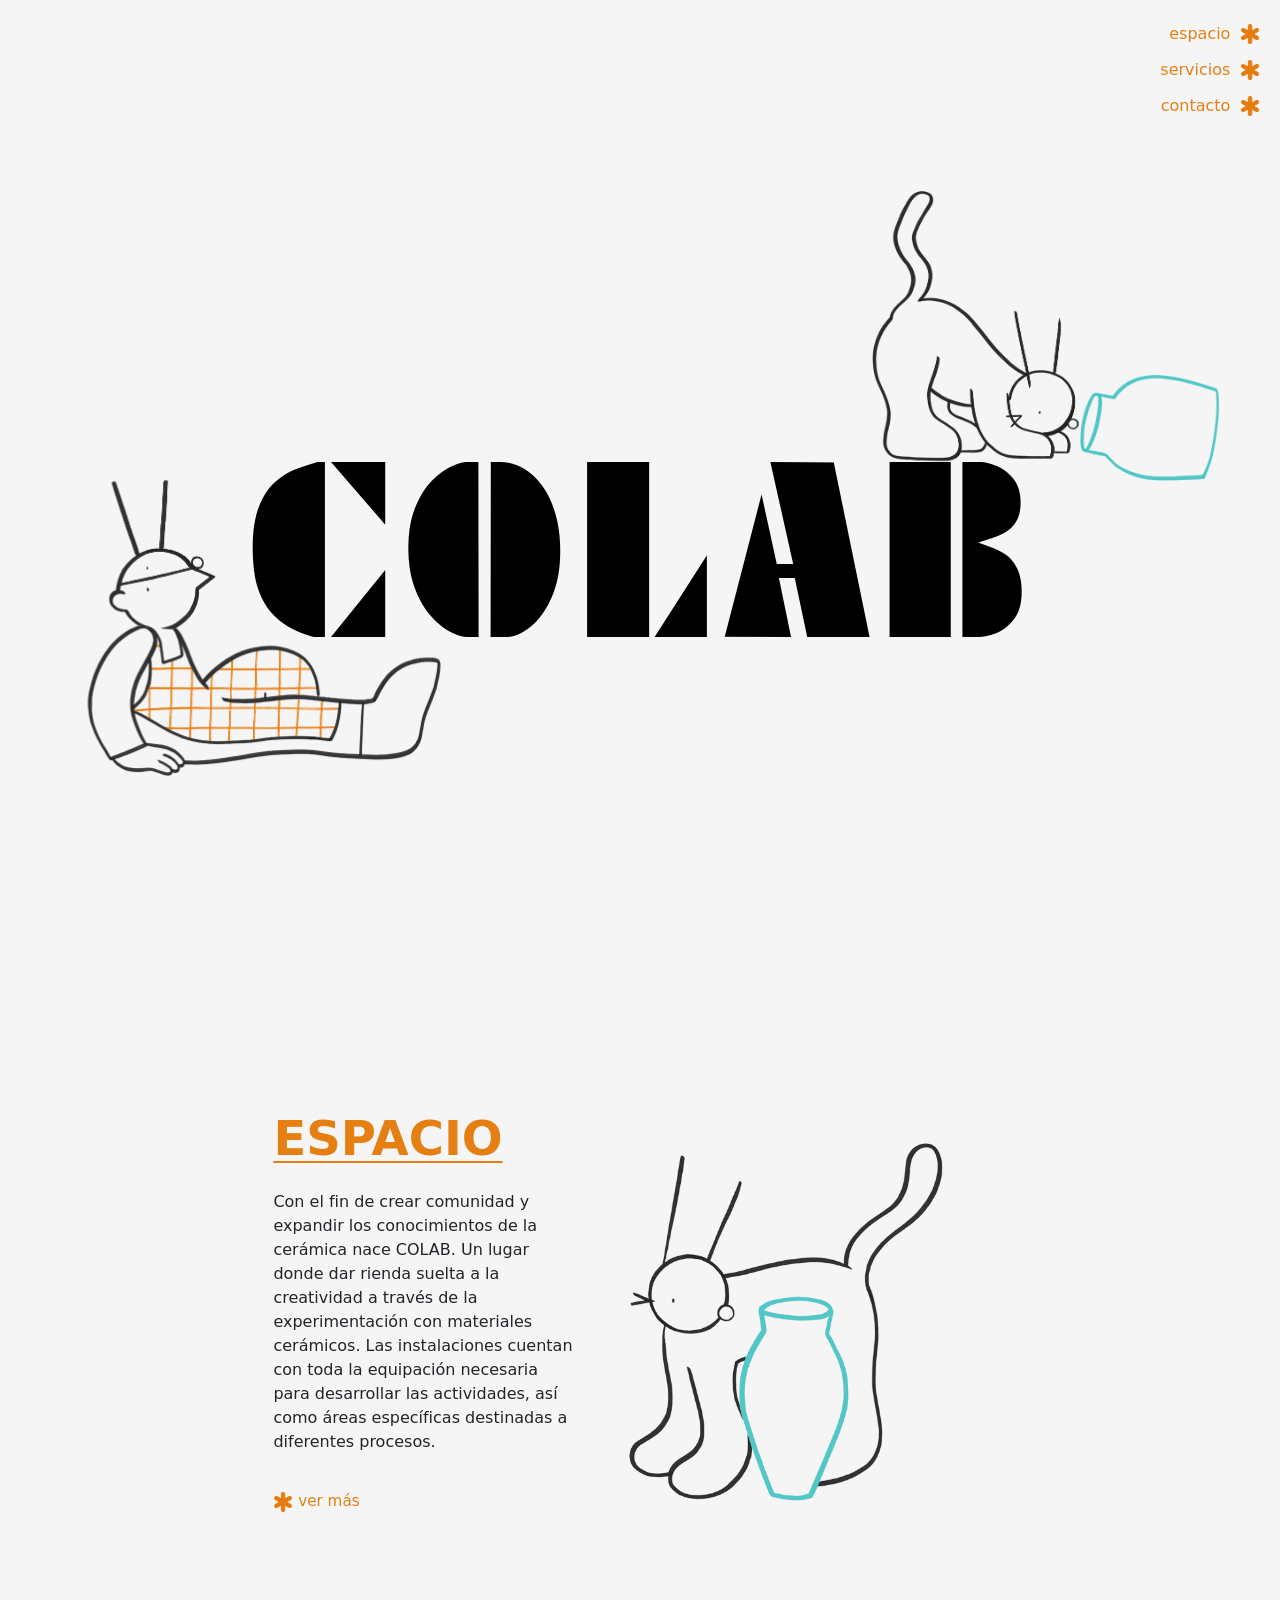
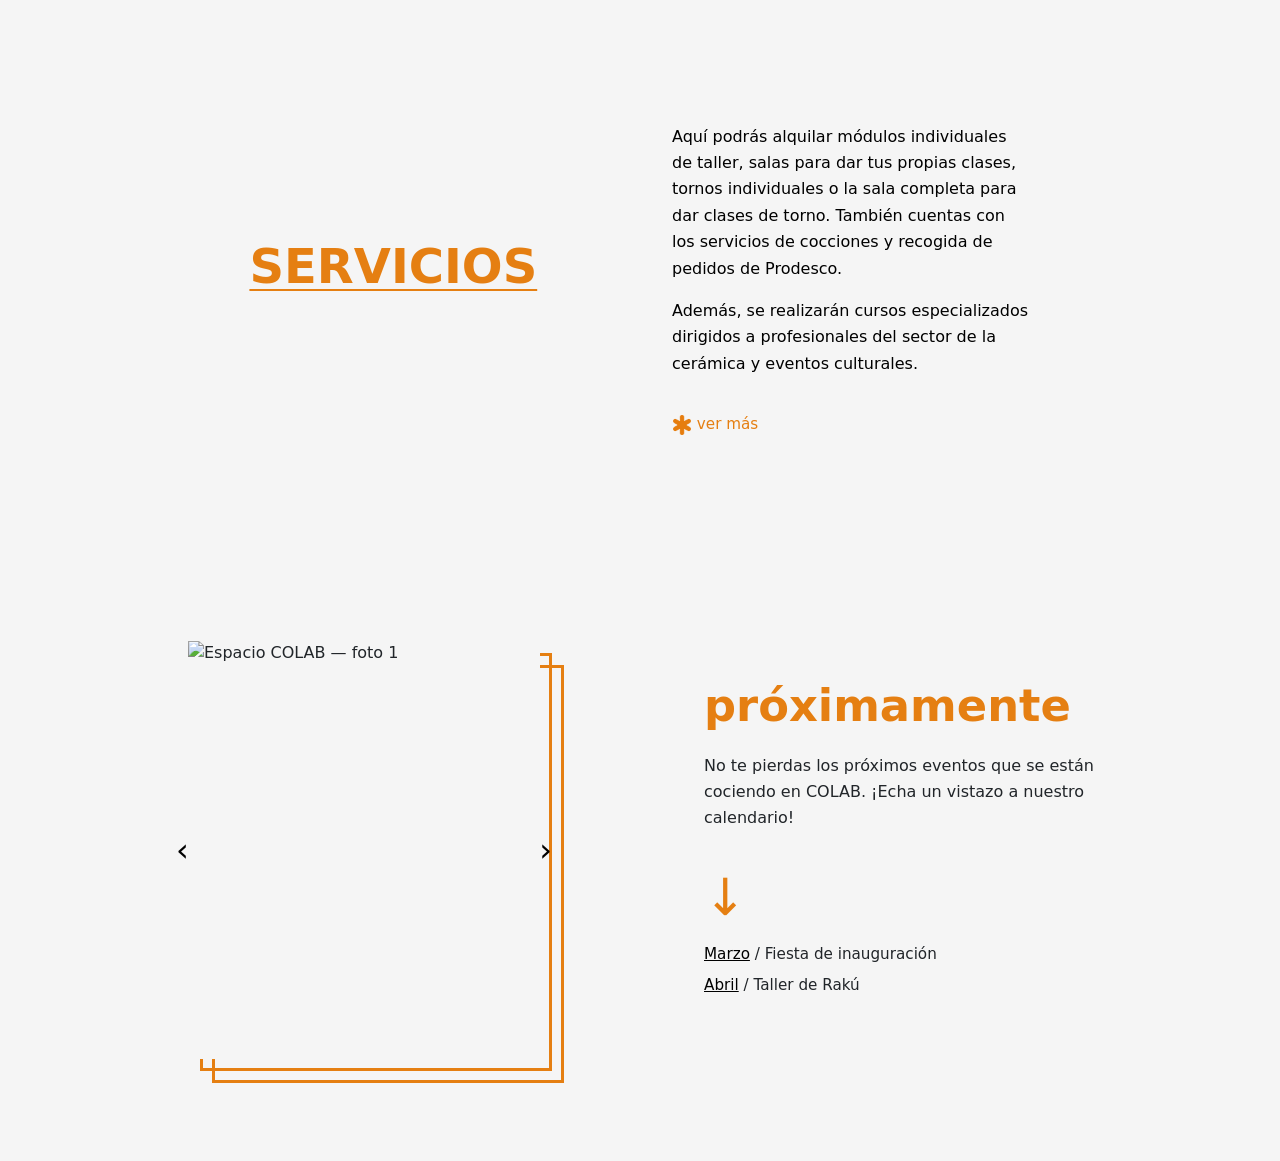
==== index.html @ f0d8582a "todo esto" ====
<!DOCTYPE html>
<html lang="es">
<head>
    <meta charset="UTF-8">
    <meta name="viewport" content="width=device-width, initial-scale=1.0">
    <link rel="stylesheet" href="stylas.css">
    <link rel="stylesheet" href="propios.css">
    <script src="script.js" defer></script>

    <title>Bootstrap 5</title>
</head>
<body>

    <header>
        <nav class="main-nav navbar navbar-expand-lg ">
            <div class="container-fluid">
                <!-- Links VERTICALES -->
                <div class="navbar-nav flex-column align-items-end ms-auto">
                <a class="nav-link  link-colab" href="#">
                    espacio
                    <span class="icono-links position-relative d-inline-block ms-1">
                    <img class="icono-links-normal" src="multimedia/asterisconaranja.svg" alt="" width="20" height="20">
                    <img class="icono-links-hover position-absolute top-0 start-0" src="multimedia/azul_def_asterisco.svg" alt="" width="20" height="20">
                    </span>
                </a>
                <a class="nav-link link-colab" href="#">
                    servicios
                    <span class="icono-links position-relative d-inline-block ms-1">
                    <img class="icono-links-normal" src="multimedia/asterisconaranja.svg" alt="" width="20" height="20">
                    <img class="icono-links-hover position-absolute top-0 start-0" src="multimedia/azul_def_asterisco.svg" alt="" width="20" height="20">
                    </span>
                </a>
                <a class="nav-link link-colab" href="#">
                    contacto
                    <span class="icono-links position-relative d-inline-block ms-1">
                    <img class="icono-links-normal" src="multimedia/asterisconaranja.svg" alt="" width="20" height="20">
                    <img class="icono-links-hover position-absolute top-0 start-0" src="multimedia/azul_def_asterisco.svg" alt="" width="20" height="20">
                    </span>
                </a>
                </div>
            </div>
        </nav>


            <!-- Hero SVG  -->
        <div class="hero-stage">
            <svg class="hero-svg" viewBox="0 0 1400 710" xmlns="http://www.w3.org/2000/svg" role="img" aria-label="COLAB — Coworking Cerámico">
            <defs>
                <clipPath id="texto-clip">
                <rect x="260" y="290" width="890" height="210"/>
                </clipPath>
            </defs>

            <!-- Hombre izquierda -->
            <image href="/multimedia/ILUS MAIN.svg" x="80" y="300" width="430" height="370" preserveAspectRatio="xMinYMin meet"/>

            <!-- Gato derecha -->
            <image href="multimedia/ILUS MAIN GATO.svg" x="950" y="-20" width="400" height="362" preserveAspectRatio="xMinYMin meet"/>

            <!-- Texto COLAB -->
            <text  id="hero-text" x="270" y="490" font-family="FutureBK, sans-serif" font-size="240" letter-spacing="8" text-anchor="start" clip-path="url(#texto-clip)">
                COLAB
            </text>
        </svg>
    </div>
    </header>

    <main>
        <!-- Sección Espacio -->
        <section id="espacio" class="seccion-intro">
            <div class="container">
                <div class="row align-items-center g-5">
                <div class="col-lg-6">
                    <h2 class="titulo-seccion">ESPACIO</h2>
                    <p class="texto-intro">Con el fin de crear comunidad y expandir los conocimientos de la cerámica nace COLAB. Un lugar donde dar rienda suelta a la creatividad a través de la experimentación con materiales cerámicos. Las instalaciones cuentan con toda la equipación necesaria para desarrollar las actividades, así como áreas específicas destinadas a diferentes procesos.</p>
                    <a href="#coworking" class="link-ver-mas"><img class="icono-links-normal" src="multimedia/asterisconaranja.svg" alt="" width="20" height="20"> ver más</a>
                </div>
                <div class="col-lg-6">
                    <div class="contenedor-imagen">
                    <img src="multimedia/ILUS ESPACIO.svg" alt="Ilustración del espacio COLAB" class="imagen-seccion">
                    </div>
                </div>
                </div>
            </div>
        </section>

        <!-- Sección Servicios -->
        <section id="servicios" class="seccion-intro section-servicios">
            <div class="container">
                <div class="section-inner">
                <!-- Título grande a la izquierda -->
                <div class="col-titulo-grande">
                    <h2 class="titulo-seccion">SERVICIOS</h2>
                </div>
                
                <!-- Texto + link a la derecha -->
                <div class="col-texto">
                    <p>Aquí podrás alquilar módulos individuales de taller, salas para dar tus propias clases, tornos individuales o la sala completa para dar clases de torno. También cuentas con los servicios de cocciones y recogida de pedidos de Prodesco.</p>
                    <p>Además, se realizarán cursos especializados dirigidos a profesionales del sector de la cerámica y eventos culturales.</p>
                    <a href="#coworking" class="link-ver-mas">
                    <span class="link-ver-mas-icono" aria-hidden="true">
                        <img class="icono-links-normal" src="multimedia/asterisconaranja.svg" alt="" width="20" height="20">
                    </span>
                    <span class="link-ver-mas-texto">ver más</span>
                    </a>
                </div>
                </div>
            </div>
        </section>

        <!-- SLIDER PROXIMAMENTE -->
        <section id="calendario" class="seccion-intro section-proximamente">
            <div class="section-inner">
                
                <!-- Slider con marcos naranjas -->
                <div class="proximamente-media">
                <div class="proximamente-slider">
                    <!-- Marcos decorativos -->
                    <div class="slider-frame slider-frame--1" aria-hidden="true"></div>
                    <div class="slider-frame slider-frame--2" aria-hidden="true"></div>
                    
                    <!-- Track slides -->
                    <div class="proximamente-track" role="region" aria-label="Galería imágenes">
                    <div class="slide slide--active">
                        <img src="../multi/slider/DSC02735.JPG" alt="Espacio COLAB — foto 1">
                    </div>
                    <div class="slide">
                        <img src="../multi/slider/DSC02740.JPG" alt="Espacio COLAB — foto 2">
                    </div>
                    <div class="slide">
                        <img src="../multi/slider/DSC02772.JPG" alt="Espacio COLAB — foto 3">
                    </div>
                    </div>
                    
                    <!-- Flechas navegación -->
                    <button class="proximamente-arrow proximamente-arrow-left" id="prevSlide" aria-label="Anterior">‹</button>
                    <button class="proximamente-arrow proximamente-arrow-right" id="nextSlide" aria-label="Siguiente">›</button>
                </div>
                </div>
                
                <!-- Contenido texto -->
                <div class="proximamente-content">
                <h2>próximamente</h2>
                <p>No te pierdas los próximos eventos que se están cociendo en COLAB. ¡Echa un vistazo a nuestro calendario!</p>
                <div class="proximamente-down-arrow" aria-hidden="true">↓</div>
                <ul class="proximamente-lista">
                    <li><a href="#">Marzo</a> / Fiesta de inauguración</li>
                    <li><a href="#">Abril</a> / Taller de Rakú</li>
                </ul>
                </div>
                
            </div>
        </section>

        
    </main>





    <script src="node_modules/bootstrap/dist/js/bootstrap.min.js"></script>
</body>
</html>
---- propios.css ----
/* =====================================================
   VARIABLES CSS - Sistema central de diseño
   ===================================================== */
/* Cambiar un valor aquí actualiza toda la web automáticamente */
:root {
  /* COLORES PRINCIPALES - Paleta consistente */
  --c-naranja: #E57F12; /* Primario: CTAs, títulos, hovers */
  --c-azul: #9CCDCE;    /* Secundario: estados activos/focus */
  --c-negro: #000000;   /* Texto principal */
  --c-blanco: whitesmoke;  /* Fondos limpios */
  
  /* TIPOGRAFÍA - Fuentes base y display */
  --font-base: system-ui, -apple-system, BlinkMacSystemFont, 'Segoe UI', sans-serif;
  --font-display: 'FutureBK', sans-serif;
  
  /* ESPACIADO RESPONSIVE - Escala suave con viewport */
  --section-pad-v: clamp(4rem, 8vw, 9rem); /* Vertical: móvil→desktop */
  --section-pad-h: clamp(1.5rem, 4vw, 6vw); /* Horizontal: márgenes laterales */
  
  /* LAYOUT FLEX - Columnas y gaps */
  --section-gap: clamp(2rem, 5vw, 5rem);  /* Espacio entre columnas */
  --col-break: 28rem;                     /* Breakpoint flex: apila <28rem */
  
  /* ANIMACIONES - Transiciones suaves */
  --trans: 0.35s ease;      /* General: hovers, colores */
  --trans-fast: 0.2s ease;  /* Rápida: iconos, focus */
}

/* =====================================================
   FUENTES PERSONALIZADAS
   ===================================================== */
/* FutureBK - Fuente display para títulos */
@font-face {
  font-family: 'FutureBK';
  src: url('fonts/Futurebk.ttf') format('truetype');
  font-weight: 400;
  font-style: normal;
  font-display: swap; /* Carga rápida, fallback inmediato */
}

/* =====================================================
   SCROLLBAR NARANJA PERSONALIZADA
   ===================================================== */
/* Webkit (Chrome, Safari, Edge) */
::-webkit-scrollbar {
  width: 0.8rem;
}

::-webkit-scrollbar-track {
  background: #f1f1f1;
  border-radius: 5%;
}

::-webkit-scrollbar-thumb {
  background: var(--c-naranja);
  border-radius: 5%;
}

::-webkit-scrollbar-thumb:hover {
  background: #d16a0e; /* Naranja más oscuro hover */
}

/* Firefox */
* {
  scrollbar-width: thin;
  scrollbar-color: var(--c-naranja) #f1f1f1;
}


/* =====================================================
   RESET + BASE GLOBAL
   ===================================================== */
/* Box-sizing universal + elimina márgenes/padding por defecto */
*, *::before, *::after {
  box-sizing: border-box;
  margin: 0;
  padding: 0;
}

/* Scroll suave nativo + font-size base */
html,body {
  scroll-behavior: smooth;
  font-size: 16px;
  padding-top: 2rem;
  width: 100%;
  overflow-x: hidden;
  background-color: var(--c-blanco);
}


/* =====================================================
   NAVBAR - Menú principal fijo
   ===================================================== */
/* Contenedor navbar: posición absoluta sobre hero */
.main-nav {
  padding: 1rem 0;
  position: absolute;
  top: 0;
  left: 0;
  right: 0;
  z-index: 1030; /* Sobre hero SVG */
}

/* Links navbar: estilo base naranja */
.link-colab {
  color: var(--c-naranja);
  text-decoration: none;
  font-size: 1rem;
  font-weight: 500;
  display: inline-flex;
  align-items: center;
  gap: 0.35rem;
  transition: color var(--trans-fast);
  line-height: 1;
}

/* Hover: cambia a azul */
.link-colab:hover {
  color: var(--c-azul);
}

/* Focus/Active: fuerza azul (accesibilidad + estado persistente) */
.link-colab:focus-visible,
.link-colab:active,
.link-colab:focus-within {
  color: var(--c-azul) !important;
}

/* =====================================================
   ICONOS NAVBAR - Sistema dual normal/hover
   ===================================================== */
/* Iconos desaparecen/aparecen: normal naranja → hover azul */
.link-colab:hover .icono-links-normal,
.link-colab:focus-visible .icono-links-normal,
.link-colab:active .icono-links-normal,
.link-colab:focus-within .icono-links-normal {
  opacity: 0;
}

.link-colab:hover .icono-links-hover,
.link-colab:focus-visible .icono-links-hover,
.link-colab:active .icono-links-hover,
.link-colab:focus-within .icono-links-hover {
  opacity: 1;
}

/* Contenedor icono: posicionamiento relativo para overlay */
.icono-links {
  position: relative;
  width: 20px;
  height: 20px;
  display: inline-block;
}

/* Imágenes icono: fill 100%, transición opacity */
.icono-links img {
  position: relative;
  inset: 0;
  top: 0;
  right: 0;
  bottom: 0;
  left: 0;
  width: 100%;
  height: 100%;
  object-fit: contain;
  transition: opacity var(--trans-fast);
  transform: none !important; /* Evita escalado Bootstrap */
}

.icono-links-normal { opacity: 1; transition: opacity 0.3s ease; }
.icono-links-hover { opacity: 0; transition: opacity 0.3s ease; }

/* =====================================================
   HERO SECTION - SVG full viewport
   ===================================================== */
/* Hero: altura completa viewport, fondo sutil */
.hero {
  min-height: 100vh;
  position: relative;
  overflow: hidden;
}

/* Contenedor SVG: centrado responsive */
.hero-stage {
  width: 100%;
  height: clamp(70vh, 90vw, 100vh);
  display: flex;
  align-items: center;
  justify-content: center;
}

.hero-svg {
  width: 100%;
  height: 100%;
  max-width: 1400px;
  max-height: 710px;
}

/* Texto SVG: stroke invisible para efecto hover */
.hero-svg-text {
  font-weight: 400;
  paint-order: stroke fill;
  stroke: transparent;
  cursor: default;
}

/* Hover texto COLAB: fill naranja */
#hero-text {
  transition: fill var(--trans);
  cursor: pointer;
}

#hero-text:hover {
  fill: var(--c-naranja) !important;
}

/* =====================================================
   SECCIONES INTRO - ESPACIO Y SERVICIOS
   ===================================================== */
/* Padding responsive heredado de variables CSS */
.seccion-intro {
  padding: var(--section-pad-v) var(--section-pad-h);
}



/* =====================================================
   ESPACIO: Layout específico con imagen
   ===================================================== */
/* Fila centrada y limitada */
#espacio .row {
  max-width: 70%;
  margin: 0 auto;
}

/* Columna texto: crece + padding protector vs imagen */
#espacio .col-lg-6:first-child {
  flex-grow: 1;
  padding-right: clamp(2rem, 5vw, 4rem);
}

/* Imagen: escala grande, hover scale */
#espacio .imagen-seccion {
  max-height: clamp(20rem, 25rem, 30rem);
  width: auto;
  height: auto;
  object-fit: cover;
  transition: transform var(--trans);
}

#espacio .imagen-seccion:hover { transform: scale(1.02); }

/* Alineación derecha imagen */
.contenedor-imagen {
  display: flex;
  justify-content: flex-end;
  width: 100%;
}

/* =====================================================
   SERVICIOS: Layout flex columnas (título izq, texto der)
   ===================================================== */
/* Contenedor flex principal: responsive auto-apilado */
.section-inner {
  max-width: 65rem;
  margin: 0 auto;
  display: flex;
  flex-wrap: wrap;
  gap: var(--section-gap);
  align-items: stretch; /* Mismas alturas desktop */
  justify-content: center;
}

/* Ajuste de ancho: igual que la sección de espacio (70% del contenedor) */
.section-servicios .section-inner {
  max-width: 70%;
  display: grid;
  grid-template-columns: repeat(2, minmax(0, 1fr));
  gap: var(--section-gap);
  align-items: stretch;
}

/* Columna texto: flexible, centrado vertical */
.col-texto {
  flex: 1 1 var(--col-break);
  min-width: 0;
  display: flex;
  flex-direction: column;
  justify-content: center;
}

/* Columna título: flexible, alineado izquierda */
.col-titulo-grande {
  flex: 1 1 var(--col-break);
  min-width: 0;
  display: flex;
  align-items: center;
  justify-content: flex-start;
  /* Empuja el título ligeramente hacia la derecha para acercarlo al contenido de texto */
  padding-right: clamp(1rem, 3vw, 2rem);
}

/* =====================================================
   TIPOGRAFÍA COMPARTIDA - Títulos y textos
   ===================================================== */
/* Títulos: naranja uppercase subrayado, escala responsive */
.titulo-seccion {
  color: var(--c-naranja);
  font-size: clamp(1.5rem, 3rem, 3.5rem);
  font-weight: 600;
  text-transform: uppercase;
  text-decoration: underline;
  text-decoration-thickness: 0.15rem;
  text-underline-offset: 0.4rem;
  margin: 0 0 clamp(1rem, 2.5vw, 1.75rem);
  line-height: 1;
  cursor: default;
  transition: color var(--trans);
}


/* Párrafos en columnas flex */
.col-texto p {
  margin: 0 0 clamp(0.6rem, 1.5vw, 1rem);
  line-height: 1.65;
  font-size: clamp(1rem, 1.15vw, 1.1rem);
  color: var(--c-negro);
}

/* =====================================================
   LINKS "VER MÁS" - Consistentes navbar/secciones
   ===================================================== */
/* Contenedor inline-flex con icono + texto */
.link-ver-mas {
  display: inline-flex;
  align-items: center;
  gap: 0.3rem;
  margin-top: clamp(0.75rem, 2vw, 1.25rem);
  font-size: clamp(0.95rem, 1.1vw, 1.05rem);
  font-weight: 500;
  text-decoration: none;
  color: var(--c-naranja);
  transition: color var(--trans-fast);
}

.link-ver-mas:hover { text-decoration: underline; }

.link-ver-mas-texto { color: inherit; }
.link-ver-mas-icono img { transition: opacity var(--trans-fast); }

/* Servicios: stretch height columnas */
.section-servicios .section-inner { align-items: stretch; }

/* =====================================================
   SLIDER PROXIMAMENTE - Diapositiva 9 optimizada
   ===================================================== */
.section-proximamente .section-inner {
  align-items: stretch; /* Alturas iguales desktop */
}

/* Columna media: slider + espacio flechas */
.proximamente-media {
  position: relative;
  display: flex;
  justify-content: center;
  align-items: center;
  padding: 0 clamp(2rem, 4vw, 3.5rem);
  flex: 1 1 var(--col-break);
  min-width: 0;
}

/* Slider: escala responsive 320x380 proporción fija */
.proximamente-slider {
  position: relative;
  width: 100%;
  max-width: clamp(16rem, 38vw, 22rem);
  aspect-ratio: 320 / 380;
}

/* Marcos naranjas: offsets escalan con viewport */
.slider-frame {
  position: absolute;
  inset: 0;
  border: 0.1875rem solid var(--c-naranja);
  background: transparent;
  z-index: 1;
}

.slider-frame--1 {
  transform: translate(clamp(0.4rem, 1vw, 0.75rem), clamp(0.4rem, 1vw, 0.75rem));
}

.slider-frame--2 {
  transform: translate(clamp(0.8rem, 2vw, 1.5rem), clamp(0.8rem, 2vw, 1.5rem));
}

/* Track: overflow hidden + fondo blanco */
.proximamente-track {
  position: absolute;
  inset: 0;
  z-index: 2;
  overflow: hidden;
  background: var(--c-blanco);
}

/* Slides: animación slide-in desde derecha */
.slide {
  position: absolute;
  inset: 0;
  opacity: 0;
  transform: translateX(1.5rem);
  transition: opacity 0.4s ease, transform 0.4s ease;
}

.slide--active {
  opacity: 1;
  transform: translateX(0);
}

.slide img {
  width: 100%;
  height: 100%;
  object-fit: cover;
}

/* Flechas: posición sticky top/bottom */
.proximamente-arrow {
  position: absolute;
  top: 50%;
  transform: translateY(-50%);
  font-size: clamp(1.25rem, 2.5vw, 2rem);
  line-height: 1;
  z-index: 10;
  padding: 0.25rem;
  color: var(--c-negro);
  background: none;
  border: none;
  cursor: pointer;
  transition: color var(--trans-fast);
}

.proximamente-arrow:hover {
  color: var(--c-naranja);
}

.proximamente-arrow-left { left: clamp(-1rem, -2vw, -1.5rem); }
.proximamente-arrow-right { right: clamp(-1rem, -2vw, -1.5rem); }

/* Columna texto: izquierda, centrado vertical */
.proximamente-content {
  flex: 1 1 var(--col-break);
  min-width: 0;
  display: flex;
  flex-direction: column;
  justify-content: center;
  align-items: flex-start;
  padding-left: clamp(1rem, 3vw, 2rem);
  cursor: default;
}

.proximamente-content h2 {
  text-transform: lowercase;
  color: var(--c-naranja);
  font-size: clamp(1.75rem, 3.5vw, 3rem);
  font-weight: 700;
  margin: 0 0 clamp(0.75rem, 2vw, 1.25rem) 0;
}

.proximamente-content p {
  max-width: 26rem;
  margin: 0 0 clamp(0.75rem, 2vw, 1.25rem) 0;
  line-height: 1.65;
  font-size: clamp(1rem, 1.15vw, 1.1rem);
}

.proximamente-down-arrow {
  font-size: clamp(2rem, 4vw, 3.5rem);
  margin: clamp(0.75rem, 2vw, 1.25rem) 0;
  line-height: 1;
  color: var(--c-naranja);
}

.proximamente-lista {
  font-size: clamp(0.95rem, 1.1vw, 1.05rem);
  list-style: none;
  padding: 0;
}

.proximamente-lista li {
  margin-bottom: 0.5rem;
}

.proximamente-lista a {
  color: var(--c-negro);
  text-decoration: underline;
  transition: color var(--trans-fast);
}

.proximamente-lista a:hover {
  color: var(--c-naranja);
}

/* =====================================================
   MEDIA QUERIES UNIFICADAS - 2 breakpoints solamente
   ===================================================== */
/* BREAKPOINT 1: TABLET/MÓVIL (≤991px) */
@media (max-width: 991px) {
  /* Navbar: colapsa vertical + fondo negro */
  .navbar-collapse {
    position: absolute;
    top: 100%; left: 0; right: 0;
    background: #000;
    padding: 1rem;
  }
  .nav-link { display: block; padding: 0.5rem 1rem; }
  .link-colab { font-size: 0.9rem; }
  .icono-links { width: 16px; height: 16px; }
  
  /* Espacio: imagen centrada */
  #espacio .row { max-width: 95%; }
  #espacio .col-lg-6:first-child { padding-right: 0; }
  #espacio .contenedor-imagen {
    justify-content: center !important;
    margin-top: 3rem;
  }
  
  /* Servicios: columnas → stack vertical centrado */
  .section-inner {
    flex-direction: column;
    text-align: center;
  }
  .col-titulo-grande { 
    padding-right: 0 !important; /* Elimina padding innecesario */
    margin-bottom: 0.25rem;      /* Espaciado mínimo título-texto */
    justify-content: center; }
  
  /* Títulos/textos centrados */
  .titulo-seccion { text-align: center; margin-bottom: 2rem; }
  /* En móvil, añade espacio específico entre título SERVICIOS y su texto */
  .section-servicios .titulo-seccion { margin-bottom: 0 !important; }
  .section-servicios .col-titulo-grande { margin-bottom: 0 !important; }
  .section-servicios .col-texto { margin-top: 2rem !important; }
  .section-servicios .col-texto p { margin-top: 0 !important; }
  .texto-intro { text-align: center; }
  
  /* Contenedores full-width móvil */
  .contenedor-servicios { max-width: 100%; }
  

  .section-servicios .section-inner {
    display: block; /* Apilado limpio como en la versión antigua */
    max-width: 100%;
  }
  .section-servicios .col-titulo-grande,
  .section-servicios .col-texto {
    width: 100%;
  }
  .container {
    padding-left: 0 !important;
    padding-right: 0 !important;
    max-width: 100vw !important;
  }
  
  /* Secciones usan padding propio centrado */
  .seccion-intro {
    padding-left: var(--section-pad-h);
    padding-right: var(--section-pad-h);
  }
  
  .section-inner,
  #espacio .row {
    max-width: calc(100vw - (var(--section-pad-h) * 2));
    padding-left: clamp(1rem, 4vw, 2rem);
    padding-right: clamp(1rem, 4vw, 2rem);
  }

  .hero-stage,
  .hero-svg {
    max-width: 100vw;
    overflow: hidden;
  }

  .section-proximamente .section-inner {
    flex-direction: column;
    gap: clamp(2rem, 6vw, 4rem);
  }
  
  .proximamente-media {
    order: -1; /* Slider primero */
    padding: 0 clamp(1rem, 3vw, 2rem);
    width: 100%;
  }
  
  .proximamente-content {
    padding-left: 0;
    align-items: center;
    text-align: center;
  }
  
  .proximamente-content h2 {
    text-align: center;
  }
}

/* BREAKPOINT 2: MÓVIL PEQUEÑO (≤576px) */
@media (max-width: 576px) {
  .seccion-intro {
    padding: clamp(3rem, 10vw, 5rem) var(--section-pad-h);
  }
}
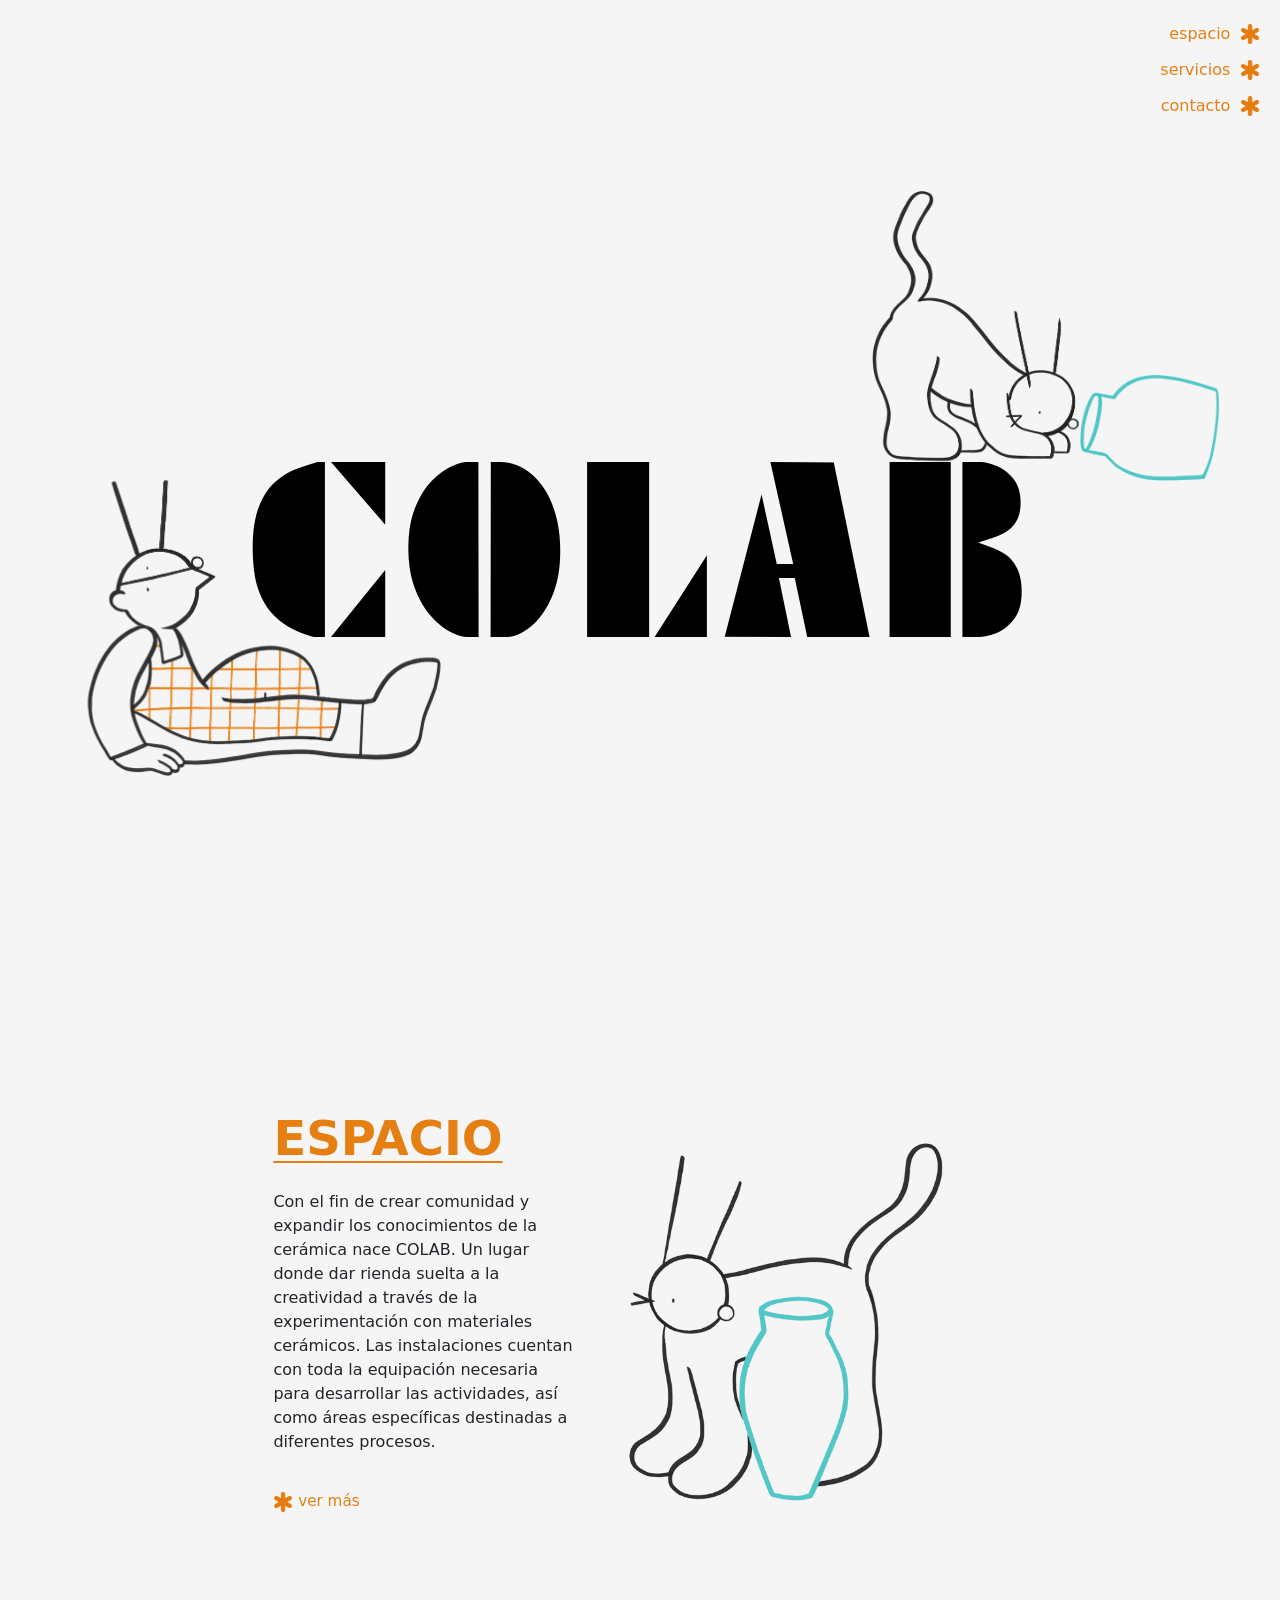
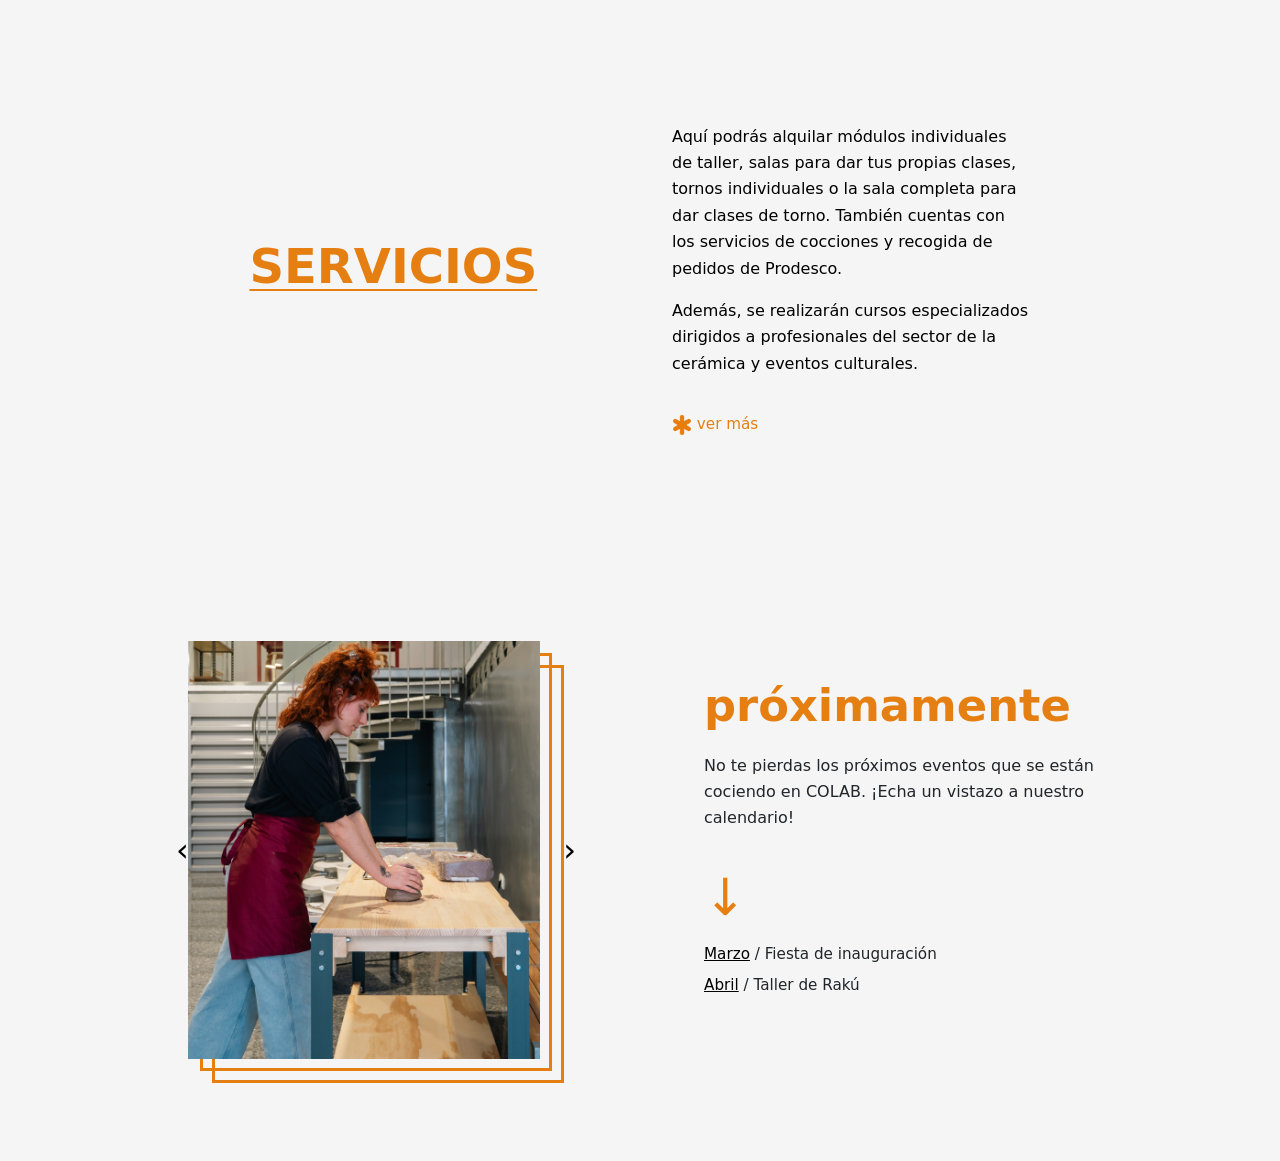
==== commit 85d9fc4a: "cambios hasta ahora" ====
--- a/index.html
+++ b/index.html
@@ -5,6 +5,8 @@
     <meta name="viewport" content="width=device-width, initial-scale=1.0">
     <link rel="stylesheet" href="stylas.css">
     <link rel="stylesheet" href="propios.css">
+    <link rel="stylesheet" href="https://cdn.jsdelivr.net/npm/bootstrap-icons@1.11.3/font/bootstrap-icons.min.css">
+
     <script src="script.js" defer></script>
 
     <title>Bootstrap 5</title>
@@ -52,7 +54,7 @@
             </defs>
 
             <!-- Hombre izquierda -->
-            <image href="/multimedia/ILUS MAIN.svg" x="80" y="300" width="430" height="370" preserveAspectRatio="xMinYMin meet"/>
+            <image href="multimedia/ILUS MAIN.svg" x="80" y="300" width="430" height="370" preserveAspectRatio="xMinYMin meet"/>
 
             <!-- Gato derecha -->
             <image href="multimedia/ILUS MAIN GATO.svg" x="950" y="-20" width="400" height="362" preserveAspectRatio="xMinYMin meet"/>
@@ -122,13 +124,13 @@
                     <!-- Track slides -->
                     <div class="proximamente-track" role="region" aria-label="Galería imágenes">
                     <div class="slide slide--active">
-                        <img src="../multi/slider/DSC02735.JPG" alt="Espacio COLAB — foto 1">
+                        <img src="multimedia/DSC02735.JPG" alt="Espacio COLAB — foto 1">
                     </div>
                     <div class="slide">
-                        <img src="../multi/slider/DSC02740.JPG" alt="Espacio COLAB — foto 2">
+                        <img src="multimedia/DSC02740.JPG" alt="Espacio COLAB — foto 2">
                     </div>
                     <div class="slide">
-                        <img src="../multi/slider/DSC02772.JPG" alt="Espacio COLAB — foto 3">
+                        <img src="multimedia/DSC02772.JPG" alt="Espacio COLAB — foto 3">
                     </div>
                     </div>
                     
@@ -151,13 +153,9 @@
                 
             </div>
         </section>
-
-        
     </main>
 
-
-
-
+    
 
     <script src="node_modules/bootstrap/dist/js/bootstrap.min.js"></script>
 </body>
--- a/propios.css
+++ b/propios.css
@@ -444,7 +444,7 @@
 }
 
 .proximamente-arrow-left { left: clamp(-1rem, -2vw, -1.5rem); }
-.proximamente-arrow-right { right: clamp(-1rem, -2vw, -1.5rem); }
+.proximamente-arrow-right { right: clamp(-2.5rem, -3.5vw, -4rem); }
 
 /* Columna texto: izquierda, centrado vertical */
 .proximamente-content {
@@ -500,6 +500,32 @@
   color: var(--c-naranja);
 }
 
+
+
+/* RESPONSIVE */
+@media (max-width: 768px) {
+    .footer-top-inner {
+        flex-direction: column;
+        align-items: center;
+        text-align: center;
+        gap: 1.5rem;
+    }
+    
+    .footer-contact {
+        align-items: center;
+        text-align: center;
+    }
+    
+    .footer-legal-top {
+        justify-content: center;
+    }
+    
+    .footer-instagram {
+        justify-content: center;
+    }
+}
+
+
 /* =====================================================
    MEDIA QUERIES UNIFICADAS - 2 breakpoints solamente
    ===================================================== */
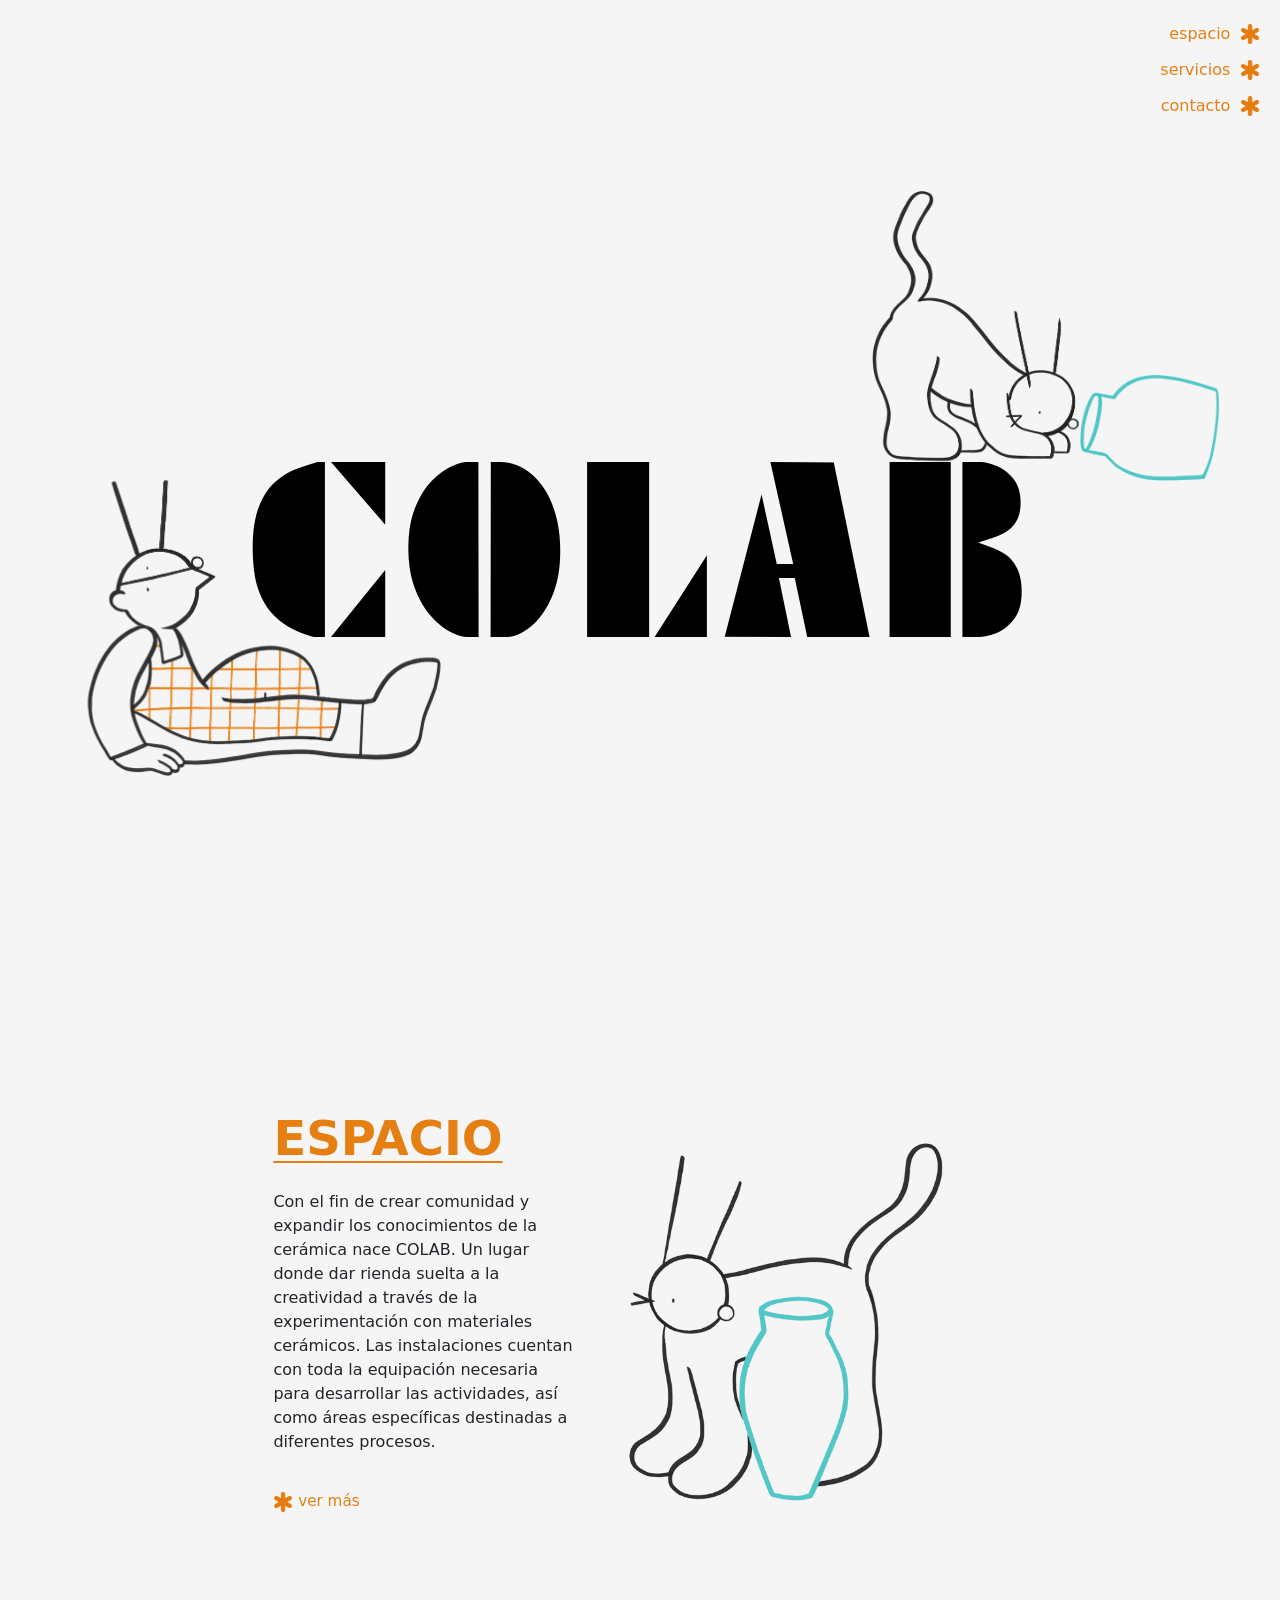
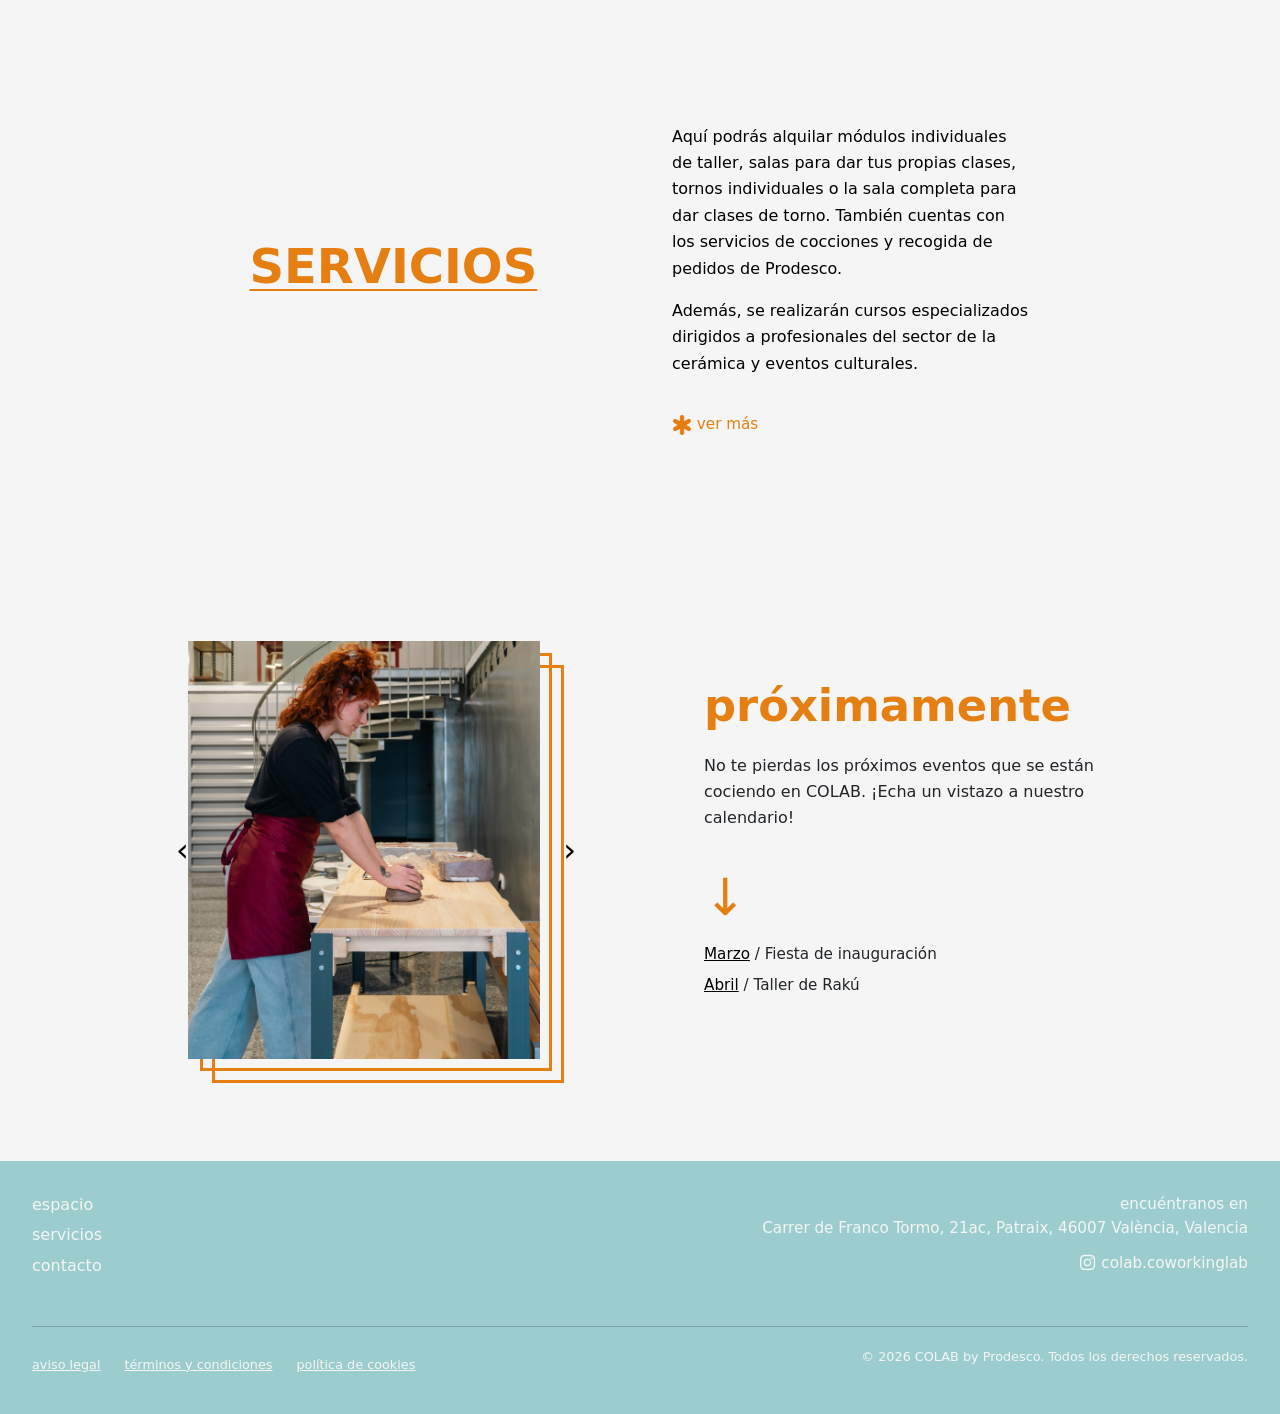
==== commit 81095285: "footer" ====
--- a/index.html
+++ b/index.html
@@ -155,7 +155,43 @@
         </section>
     </main>
 
-    
+    <footer id="contacto" class="section footer-top">
+
+        <!-- * Fila superior: nav izquierda, contacto derecha -->
+        <div class="footer-top-inner">
+
+            <!-- * Nav -->
+            <nav class="footer-nav" aria-label="Navegación footer">
+                <a href="#">espacio</a>
+                <a href="#">servicios</a>
+                <a href="#">contacto</a>
+            </nav>
+
+            <!-- * Contacto: dirección + instagram con icono -->
+            <div class="footer-contact">
+                <p>encuéntranos en<br><a href="https://maps.app.goo.gl/PqAtMPgG8r34Rif7A">Carrer de Franco Tormo, 21ac, Patraix, 46007 València, Valencia</a></p>
+                <!-- * Enlace de instagram con icono SVG inline -->
+                <a href="https://instagram.com/colab.coworkinglab"
+                   class="footer-instagram"
+                   target="_blank"
+                   rel="noopener noreferrer"
+                   aria-label="Instagram de COLAB">
+                   <i class="bi bi-instagram"></i>
+                    colab.coworkinglab
+                </a>
+            </div>
+        </div>
+
+        <!-- * Legal — el año lo rellena el JS automáticamente -->
+        <div class="footer-legal">
+            <a href="#">aviso legal</a>
+            <a href="#">términos y condiciones</a>
+            <a href="#">política de cookies</a>
+            <p class="footer-copyright">© <span class="year"></span> COLAB by Prodesco. Todos los derechos reservados.
+            </p>
+        </div>
+
+    </footer>
 
     <script src="node_modules/bootstrap/dist/js/bootstrap.min.js"></script>
 </body>
--- a/propios.css
+++ b/propios.css
@@ -500,31 +500,103 @@
   color: var(--c-naranja);
 }
 
-
-
-/* RESPONSIVE */
-@media (max-width: 768px) {
-    .footer-top-inner {
-        flex-direction: column;
-        align-items: center;
-        text-align: center;
-        gap: 1.5rem;
-    }
-    
-    .footer-contact {
-        align-items: center;
-        text-align: center;
-    }
-    
-    .footer-legal-top {
-        justify-content: center;
-    }
-    
-    .footer-instagram {
-        justify-content: center;
-    }
-}
-
+/* *********************************************************
+   FOOTER
+   ********************************************************* */
+
+   footer{
+    padding: 2rem;
+    text-decoration: none;
+   }
+
+
+.footer-top {
+    background: var(--c-azul);
+    color: var(--c-negro);
+}
+
+/* * Fila superior: nav izquierda, contacto derecha */
+.footer-top-inner {
+    display: flex;
+    flex-wrap: wrap;
+    justify-content: space-between;
+    align-items: flex-start;
+    gap: clamp(2rem, 5vw, 4rem);
+    margin-bottom: clamp(2rem, 4vw, 3rem);
+}
+
+/* * Nav del footer en columna */
+.footer-nav {
+    display: flex;
+    flex-direction: column;
+    gap: 0.4rem;
+    font-size: clamp(1rem, 1.2vw, 1.15rem);
+}
+
+.footer-nav a {
+    color: var(--c-blanco);
+    text-transform: lowercase;
+    text-decoration: none;
+}
+
+/* * Bloque de contacto: dirección + instagram */
+.footer-contact {
+    display: flex;
+    flex-direction: column;
+    align-items: flex-end;
+    gap: 0.75rem;
+}
+
+.footer-contact a{
+  text-decoration: none;
+  color: var(--c-blanco);
+}
+
+.footer-contact p {
+    margin: 0;
+    font-size: clamp(0.95rem, 1.1vw, 1.1rem);
+    line-height: 1.55;
+    text-align: right;
+    color: var(--c-blanco);
+}
+
+/* * Fila de instagram con icono */
+.footer-instagram {
+    display: inline-flex;
+    align-items: center;
+    gap: 0.4rem;
+    font-size: clamp(0.95rem, 1.1vw, 1.1rem);
+    color: var(--c-blanco);
+    transition: opacity var(--trans-fast);
+    text-decoration: none;
+}
+
+.footer-instagram svg {
+    width: 1.15em;
+    height: 1.15em;
+    flex-shrink: 0;
+}
+
+/* * Legal: links y copyright en línea con separador superior */
+.footer-legal {
+    display: flex;
+    flex-wrap: wrap;
+    gap: clamp(0.5rem, 2vw, 1.5rem);
+    align-items: center;
+    font-size: clamp(0.8rem, 1vw, 0.9rem);
+    padding-top: clamp(0.75rem, 2vw, 1.25rem);
+    border-top: 1px solid rgba(0, 0, 0, 0.2);
+}
+
+.footer-legal a {
+    color: var(--c-blanco);
+}
+
+/* * Copyright: empuja hacia la derecha en escritorio */
+.footer-copyright {
+    color: var(--c-blanco);
+    margin-left: auto;
+}
 
 /* =====================================================
    MEDIA QUERIES UNIFICADAS - 2 breakpoints solamente
@@ -626,6 +698,23 @@
   .proximamente-content h2 {
     text-align: center;
   }
+
+  /* * Contacto alineado a la izquierda en tablet */
+    .footer-contact {
+        align-items: flex-start;
+    }
+
+    .footer-contact p {
+        text-align: left;
+    }
+
+    /* * Copyright en su propia línea */
+    .footer-copyright {
+        margin-left: 0;
+        width: 100%;
+    }
+
+
 }
 
 /* BREAKPOINT 2: MÓVIL PEQUEÑO (≤576px) */
@@ -633,6 +722,27 @@
   .seccion-intro {
     padding: clamp(3rem, 10vw, 5rem) var(--section-pad-h);
   }
-}
-
-
+
+  /* * Footer legal en columna */
+    .footer-legal {
+        flex-direction: column;
+        align-items: flex-start;
+        gap: 0.4rem;
+    }
+
+    .footer-copyright {
+        margin-left: 0;
+    }
+
+    .footer-contact {
+        align-items: flex-start;
+    }
+
+    .footer-contact p {
+        text-align: left;
+    }
+}
+
+
+
+
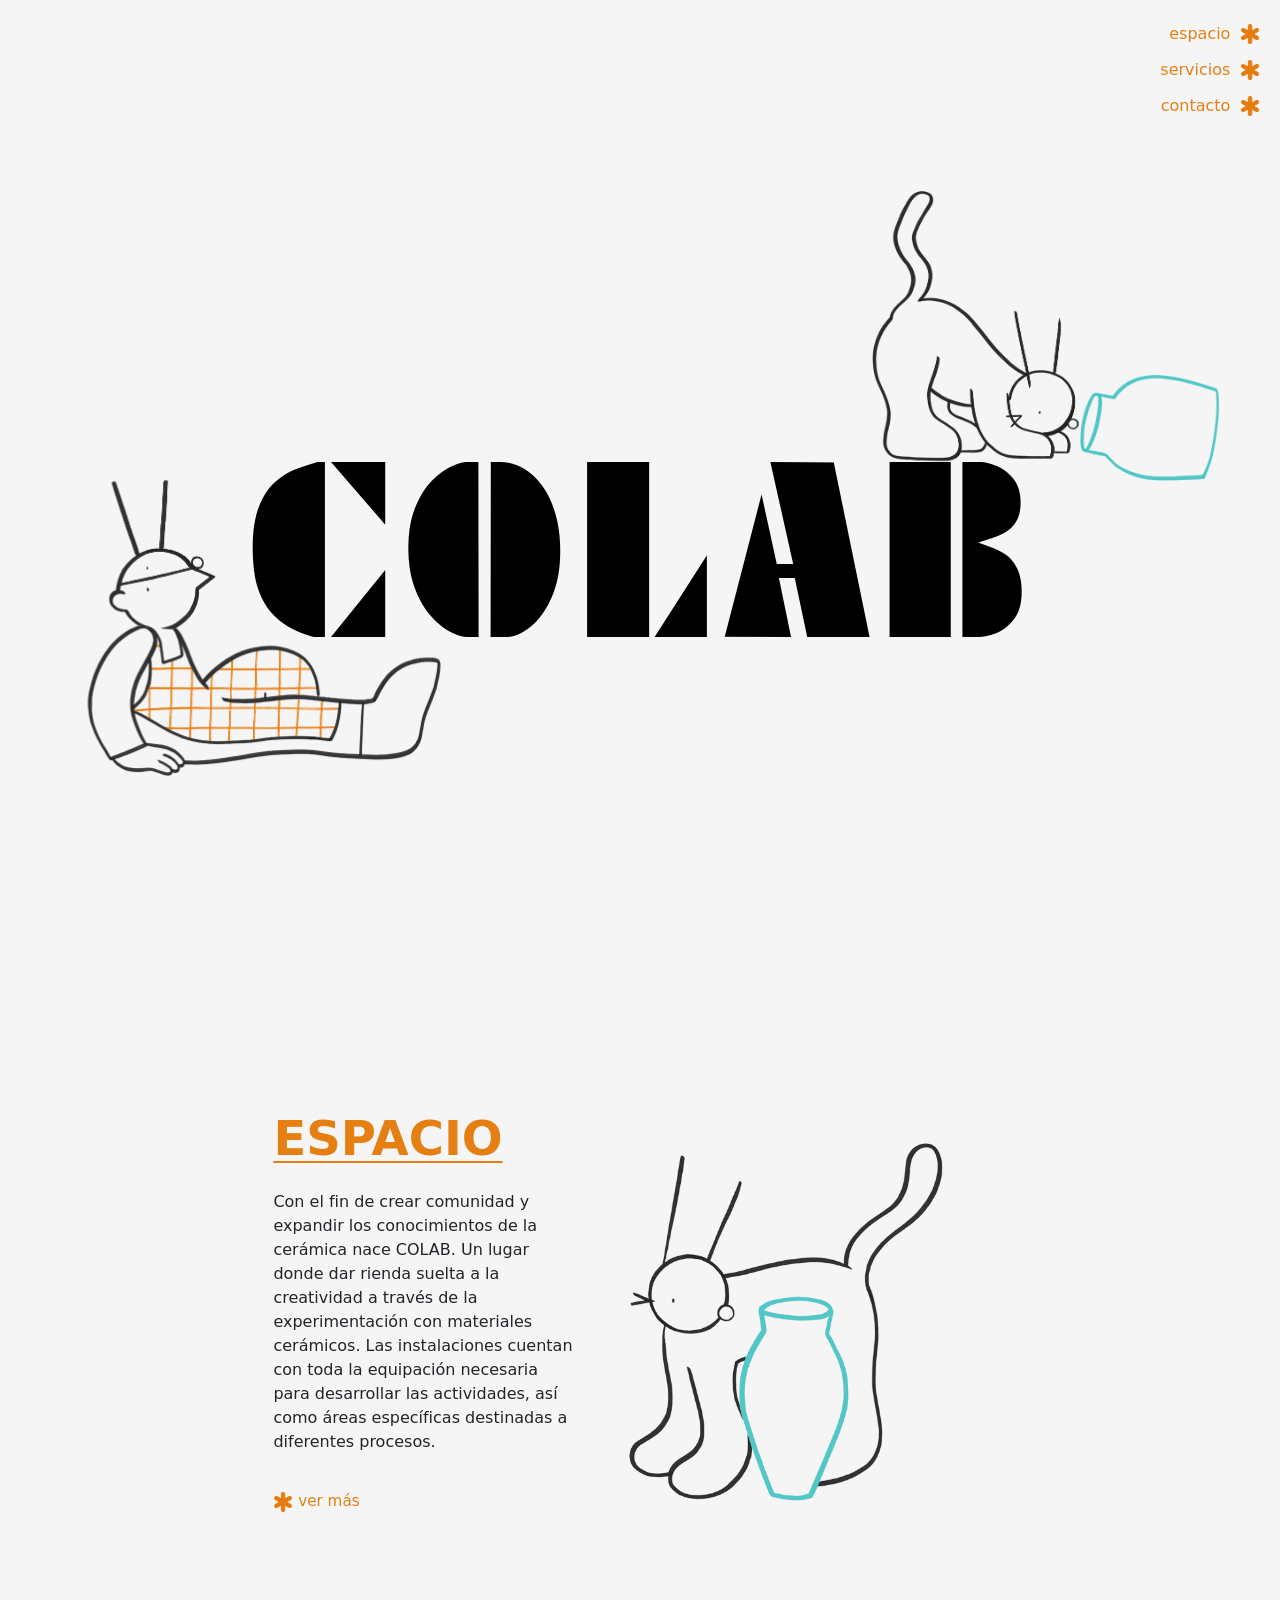
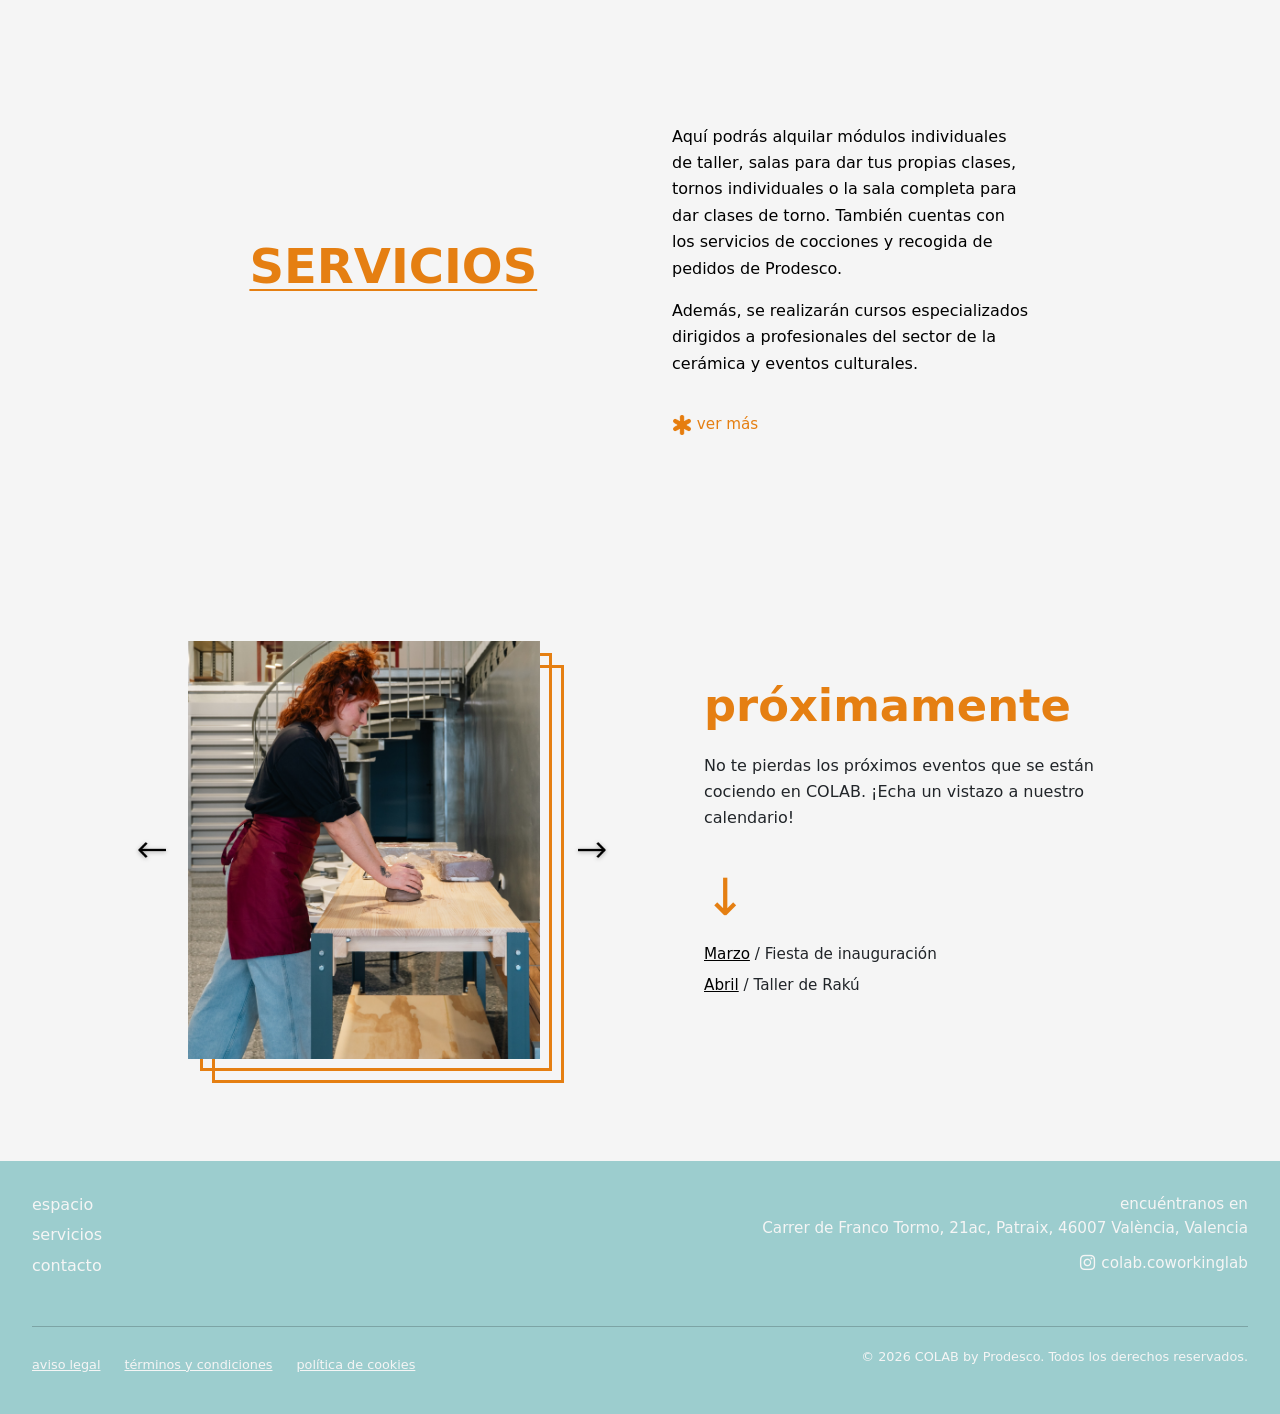
==== commit ecedc173: "flechas slider" ====
--- a/index.html
+++ b/index.html
@@ -135,8 +135,9 @@
                     </div>
                     
                     <!-- Flechas navegación -->
-                    <button class="proximamente-arrow proximamente-arrow-left" id="prevSlide" aria-label="Anterior">‹</button>
-                    <button class="proximamente-arrow proximamente-arrow-right" id="nextSlide" aria-label="Siguiente">›</button>
+                    <button class="proximamente-arrow proximamente-arrow-left" id="prevSlide" aria-label="Anterior"><img src="multimedia/flecha_larga_izq.svg" alt=""></button>
+                    <button class="proximamente-arrow proximamente-arrow-right" id="nextSlide" aria-label="Siguiente"><img src="multimedia/flecha_larga.svg" alt="">
+                    </button>
                 </div>
                 </div>
                 
--- a/propios.css
+++ b/propios.css
@@ -443,8 +443,36 @@
   color: var(--c-naranja);
 }
 
-.proximamente-arrow-left { left: clamp(-1rem, -2vw, -1.5rem); }
-.proximamente-arrow-right { right: clamp(-2.5rem, -3.5vw, -4rem); }
+/*.proximamente-arrow-left { left: clamp(-1rem, -2vw, -1.5rem); }
+.proximamente-arrow-right { right: clamp(-2.5rem, -3.5vw, -4rem); }*/
+
+/* Flechas SVG: tamaño fijo + centrado */
+.proximamente-arrow {
+    position: absolute;
+    top: 50%;
+    transform: translateY(-50%);
+    width: clamp(2.5rem, 5vw, 3.5rem);     /* ANCHO FIJO botón */
+    height: clamp(2.5rem, 5vw, 3.5rem);    /* ALTO FIJO botón */
+    padding: 0.25rem;
+    cursor: pointer;
+    z-index: 10;
+    transition: all var(--trans-fast);
+    display: flex;
+    align-items: center;
+    justify-content: center;
+}
+
+.proximamente-arrow img {
+    width: clamp(1.2rem, 2.5vw, 1.8rem);   /* SVG pequeño */
+    height: clamp(1.2rem, 2.5vw, 1.8rem);
+    object-fit: contain;                   /* Mantiene proporción */
+    filter: drop-shadow(0 1px 2px rgba(0,0,0,0.3));
+}
+
+/*Posiciones laterales */
+.proximamente-arrow-left { left: clamp(-4rem, -5vw, -6rem); }
+.proximamente-arrow-right { right: clamp(-5rem, -6vw, -7rem); }
+
 
 /* Columna texto: izquierda, centrado vertical */
 .proximamente-content {
@@ -699,6 +727,9 @@
     text-align: center;
   }
 
+  .proximamente-arrow-left { left: clamp(-3rem, -4vw, -5rem); }
+  .proximamente-arrow-right { right: clamp(-3.3rem, -4.3vw, -5.3rem); }
+
   /* * Contacto alineado a la izquierda en tablet */
     .footer-contact {
         align-items: flex-start;
